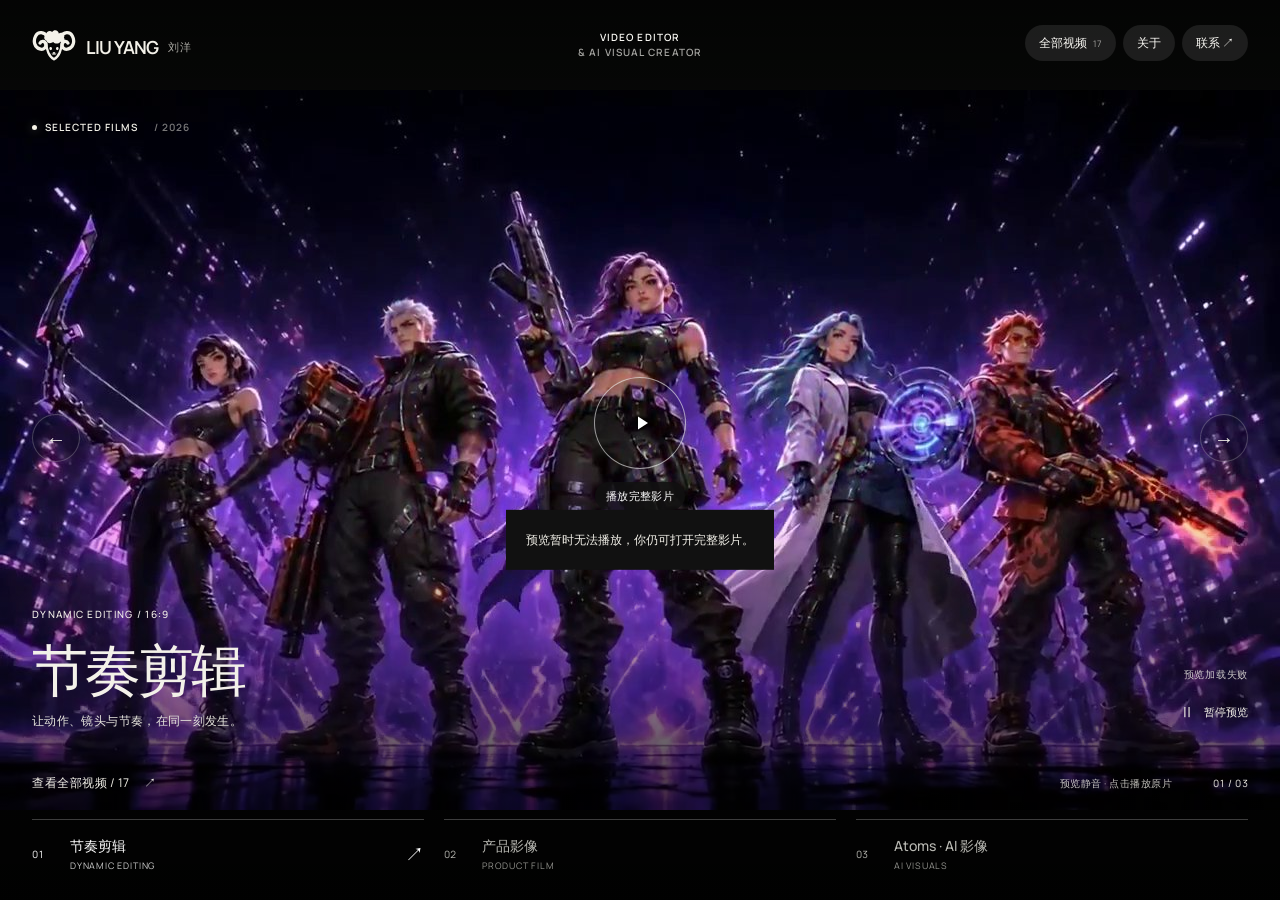
==== index.html @ f95d83c1 "Publish public video portfolio" ====
<!doctype html>
<html lang="zh-CN"><head><meta charset="utf-8"><meta name="viewport" content="width=device-width,initial-scale=1"><meta name="theme-color" content="#080908"><title>刘洋 — 影像作品</title><meta name="description" content="刘洋的视频剪辑与 AI 影像作品集，收录产品广告、AI 漫剧与商业视觉作品。"><link rel="icon" href="brand/aries-favicon.svg?v=horn-2" type="image/svg+xml"><link rel="stylesheet" href="style.css"><link rel="stylesheet" href="about.css"><link rel="stylesheet" href="brand.css"></head>
<body>
<header class="masthead"><a class="identity brand-lockup" href="index.html" aria-label="刘洋，首页"><img class="brand-symbol" src="brand/aries-mark.svg?v=horn-2" alt="" width="44" height="38"><span class="brand-name">LIU YANG<small>刘洋</small></span></a><p class="profession">VIDEO EDITOR<br><span>& AI VISUAL CREATOR</span></p><nav aria-label="主导航"><a class="all-work-link" href="works.html">全部视频 <small>17</small></a><button data-open="about">关于</button><button data-open="contact">联系 <span aria-hidden="true">↗</span></button></nav></header>
<main class="cinema" id="cinema" aria-label="精选影像预览">
<div class="film-stage" id="film-stage"><video class="film is-front" id="film-a" muted playsinline preload="metadata" aria-hidden="true"></video><video class="film" id="film-b" muted playsinline preload="none" aria-hidden="true"></video></div>
<div class="shade" aria-hidden="true"></div><div class="portrait-type" aria-hidden="true"><span>IMAGES</span><i>in motion.</i></div>
<div class="screen-label"><span class="status-dot"></span> SELECTED FILMS <span>/ 2026</span></div>
<button class="play-film" id="play-film" aria-label="播放完整作品"><svg viewBox="0 0 24 24" aria-hidden="true"><path d="M9 5.5 19 12 9 18.5Z"/></svg><span>播放完整影片</span></button>
<button class="side-step previous" id="previous" aria-label="上一部作品">←</button><button class="side-step next" id="next" aria-label="下一部作品">→</button>
<div class="caption"><div><p id="film-category" class="eyebrow">DYNAMIC EDITING / 16:9</p><h1 id="film-title">节奏剪辑</h1><p id="film-description">让动作、镜头与节奏，在同一刻发生。</p></div><div class="caption-right"><span id="duration-label">精选片段</span><button id="frame-toggle" aria-pressed="true" aria-label="切换为原始画幅" hidden>画幅：铺满 <span aria-hidden="true">↔</span></button><button id="pause-preview" aria-pressed="false" aria-label="暂停动态预览"><span id="pause-icon" aria-hidden="true">Ⅱ</span><span id="pause-label">暂停预览</span></button></div></div>
<footer class="film-index"><div class="index-top"><a class="all-video-link" href="works.html">查看全部视频 / 17 <span aria-hidden="true">↗</span></a><span class="sound-note">预览静音 · 点击播放原片</span><span class="index-count" id="index-count">01 / 03</span></div><div class="project-tabs" role="group" aria-label="选择预览作品"><button data-project="0" aria-pressed="true"><span class="tab-rule"><i></i></span><small>01</small><strong>节奏剪辑</strong><em>DYNAMIC EDITING</em><span class="tab-arrow" aria-hidden="true">↗</span></button><button data-project="1" aria-pressed="false"><span class="tab-rule"><i></i></span><small>02</small><strong>产品影像</strong><em>PRODUCT FILM</em><span class="tab-arrow" aria-hidden="true">↗</span></button><button data-project="2" aria-pressed="false"><span class="tab-rule"><i></i></span><small>03</small><strong>Atoms · AI 影像</strong><em>AI VISUALS</em><span class="tab-arrow" aria-hidden="true">↗</span></button></div></footer>
<p class="sr-only" id="announcement" aria-live="polite"></p><div class="media-error" id="media-error" hidden>预览暂时无法播放，你仍可打开完整影片。</div>
</main>
<dialog class="panel works-panel" id="works-dialog" aria-labelledby="works-heading"><div class="panel-top"><span>LIU YANG / SELECTED FILMS</span><button class="close-panel" aria-label="关闭作品目录">关闭 ×</button></div><div class="works-head"><div><p class="eyebrow">A FEW SELECTED FRAMES</p><h2 id="works-heading">作品目录<span>03</span></h2></div><div class="view-toggle" role="group" aria-label="目录显示方式"><button data-view="list" aria-pressed="true">列表</button><button data-view="grid" aria-pressed="false">网格</button></div></div><div class="work-list" id="work-list"></div><p class="prototype-note">精选影像 · 点击顶部“全部视频”查看完整作品集。</p></dialog>
<dialog class="panel about-panel" id="about-dialog" aria-labelledby="about-heading">
<header class="about-top"><a href="index.html" class="about-brand brand-lockup" aria-label="刘洋，首页"><img class="brand-symbol" src="brand/aries-mark.svg?v=horn-2" alt="" width="44" height="38"><span class="brand-name">LIU YANG<small>刘洋</small></span></a><nav aria-label="个人介绍章节"><button data-about-section="about-intro">简介</button><button data-about-section="about-skills">能力</button><button data-about-section="about-strengths">优势</button><button data-about-section="about-experience">经历</button></nav><button class="close-panel" aria-label="关闭个人介绍" autofocus>返回首页 <span aria-hidden="true">×</span></button></header>
<div class="about-content">
<section class="profile-intro" id="about-intro"><div class="profile-lead"><p class="profile-kicker">VIDEO EDITOR / AI VISUAL CREATOR</p><h2 id="about-heading">刘洋<span>LIU YANG</span></h2><h3>视频剪辑师，<br>也做 AI 影像创作。</h3><p class="profile-description">我目前在厦门深度赋智科技有限公司担任视频剪辑师，工作于深圳，主要参与 Atoms 面向海外用户的英文产品广告制作。</p><p class="profile-description">我的工作从理解产品、梳理脚本开始，延伸到 AI 素材生成、产品录屏、剪辑、字幕与配乐。我也有 AI 漫剧和商业视觉制作经历，把人物情境、产品操作与生成画面组织成完整的视频。</p><a class="profile-work-link" href="works.html">看我的作品 <span aria-hidden="true">↗</span></a></div><figure class="profile-photo"><img src="profile.jpg" alt="刘洋的彩色证件照" width="480" height="640"><figcaption><span>刘洋 / 深圳</span><span>视频剪辑 · AI 创作</span></figcaption></figure><div class="profile-focus"><span>目前的创作方向</span><p>产品广告 <i>/</i> AI 漫剧 <i>/</i> 商业视觉</p></div></section>
<section class="about-section" id="about-skills"><div class="about-section-heading"><p>CAPABILITIES</p><h3>我能参与的工作</h3></div><div class="capability-list">
<article class="capability-row"><div class="capability-name"><span>01</span><h4>脚本与<br>产品表达</h4></div><div class="capability-copy"><p>围绕产品的使用场景整理内容，将卖点拆成可展示的操作与结果。用人物讲解、产品录屏和视觉片段，让广告内容和产品功能连在一起。</p><div class="capability-bottom"><span>卖点梳理 · 脚本 · 产品录屏</span><a href="works.html?filter=atoms">看 Atoms 广告 ↗</a></div></div></article>
<article class="capability-row"><div class="capability-name"><span>02</span><h4>AI 影像与<br>漫剧制作</h4></div><div class="capability-copy"><p>准备角色、场景和道具资产，完成提示词、分镜、图片生成与图生视频，再将素材串联成连续叙事。也使用 HeyGen 参与数字人视频制作。</p><div class="capability-bottom"><span>即梦 · LiblibAI · HeyGen</span><a href="works.html?filter=drama">看 AI 漫剧 ↗</a></div></div></article>
<article class="capability-row"><div class="capability-name"><span>03</span><h4>剪辑与<br>后期交付</h4></div><div class="capability-copy"><p>在剪映中完成镜头编排、节奏调整、字幕、配乐与音效处理，结合项目反馈修订内容，整理并输出成片。</p><div class="capability-bottom"><span>剪映 · 字幕 · 声音 · 成片整理</span><a href="works.html?filter=edit">看动态剪辑 ↗</a></div></div></article>
<article class="capability-row"><div class="capability-name"><span>04</span><h4>商业视觉与<br>图片处理</h4></div><div class="capability-copy"><p>制作产品卖点图、电商海报、空间场景与 IP 形象，使用 Photoshop 进行画面处理。静态视觉实践也帮助我考虑视频里的构图、产品展示与字幕版式。</p><div class="capability-bottom"><span>Photoshop · 产品视觉 · 画面处理</span><a href="works.html?scope=visual">看视觉作品 ↗</a></div></div></article>
</div><div class="profile-tools"><p>实际使用的工具</p><div><span>剪映</span><span>Photoshop</span><span>即梦</span><span>LiblibAI</span><span>HeyGen</span><span>ChatGPT</span><span>Codex</span></div><p class="tools-note">ChatGPT 和 Codex 主要辅助产品资料与脚本梳理、工具应用和工作流程整理。</p></div><div class="workflow-capabilities" id="about-workflows"><div class="workflow-heading"><p>AI WORKFLOW PRACTICE</p><h4>AI 工具与流程实践</h4></div><div class="workflow-grid"><article class="workflow-card"><span>WORKBENCH</span><h5>工作台搭建</h5><p>我会围绕视频制作和审核需求，借助 Codex 搭建本地工作台，把脚本创作、视频审核、定向改稿和任务记录组织到同一个界面，方便按任务查看内容与处理结果。</p><p class="workflow-example"><b>实际项目</b>片场 · AI 广告视频工作台<br>本地个人试用版</p></article><article class="workflow-card"><span>CUSTOM SKILLS</span><h5>自定义 Skill 制作</h5><p>我会把常用的制作方法整理成可复用的 Skill，写清输入资料、执行步骤、输出格式和检查要求。借助 Codex 调整脚本拆解、真实产品录屏、分镜提示词与审核交付规则，让同类任务有一致的执行依据。</p><p class="workflow-example"><b>实践方向</b>UGC 广告脚本与分镜 · 真实素材核对 · 交付检查</p></article></div></div></section>
<section class="about-section" id="about-strengths"><div class="about-section-heading"><p>HOW I WORK</p><h3>我能带来的价值</h3></div><div class="strength-list">
<article><span>从前期想到后期</span><h4>能衔接多个<br>制作环节。</h4><p>在 Atoms 广告和 AI 漫剧项目中，我参与脚本、素材、产品演示与后期成片，能结合最终呈现安排制作步骤。</p></article>
<article><span>从功能想到场景</span><h4>把产品操作，<br>做成视频内容。</h4><p>我会把功能放进具体使用场景，通过人物情境、录屏与结果画面，让观众知道产品在做什么、可以怎么用。</p></article>
<article><span>从使用想到复用</span><h4>整理方法，<br>也分享方法。</h4><p>我会借助 ChatGPT 和 Codex 梳理创作与审核流程，把工具使用方法整理成可复用的 skill，并进行分享和演示。</p></article>
</div></section>
<section class="about-section" id="about-evidence"><div class="about-section-heading"><p>SELECTED WORK</p><h3>能力，落在具体作品里</h3></div><div class="profile-cases">
<a class="profile-case" href="works.html?filter=atoms"><div class="profile-case-media"><img src="media/atoms-poster.jpg" alt="Atoms AI 影像生成演示的作品画面" loading="lazy"><span aria-hidden="true">↗</span></div><p>产品广告</p><h4>Atoms 广告制作</h4><span>糖果店节日宣传、客户反馈工作流、AI 影像生成演示三条广告，负责脚本、AI 素材生成、产品录屏、剪辑、字幕及配乐。</span></a>
<a class="profile-case" href="works.html?filter=drama"><div class="profile-case-media"><img src="./works/drama-collection-1.jpg" alt="AI 漫剧项目的作品画面" loading="lazy"><span aria-hidden="true">↗</span></div><p>AI 漫剧</p><h4>从资产到连续画面</h4><span>制作角色、场景与道具素材，衔接提示词、分镜、图像与视频生成，以及剪辑、字幕和音效。</span></a>
<a class="profile-case" href="works.html?scope=visual"><div class="profile-case-media"><img src="./works/01-麦克风结构图.webp" alt="商业视觉与产品图作品" loading="lazy"><span aria-hidden="true">↗</span></div><p>商业视觉</p><h4>产品、场景与版式</h4><span>作品集还保留产品卖点图、电商海报、空间场景与 IP 形象等视觉实践。</span></a>
</div></section>
<section class="about-section" id="about-experience"><div class="about-section-heading"><p>EXPERIENCE & EDUCATION</p><h3>经历与学习</h3></div><div class="experience-list">
<article><p>2026.09 至今</p><div><h4>厦门深度赋智科技有限公司</h4><span>视频剪辑师 / 深圳</span><p>参与 Atoms 面向海外用户的英文产品广告制作，结合 AI 人物、产品录屏和剪辑完成内容表达。</p></div></article>
<article><p>项目实践</p><div><h4>AI 漫剧制作</h4><span>资产、生成与后期</span><p>参与《爸爸的遗产是臭马桶》制作，项目共 50 集，负责其中 5 集。另有《成名后亲爹要我归宗，可我只认乞丐爹》第 38–40 集，以及《孤屋求生：从茅草屋到移动堡垒》第 38 集的制作实践。</p></div></article>
<article><p>2026.06 至 2026.07</p><div><h4>巧匠 AI 漫剧创作营</h4><span>AI 漫剧制作训练</span><p>完成相关制作训练，2026 年 7 月 10 日结业。</p></div></article>
<article><p>2022.09 至 2026.06</p><div><h4>湖南财政经济学院</h4><span>工程管理 / 本科</span></div></article>
</div></section>
<footer class="profile-contact" id="about-contact"><p>CONTACT</p><h3>关于视频、AI 创作，<br>可以直接联系我。</h3><div><a href="mailto:3116730465@qq.com"><small>邮箱</small><span>3116730465@qq.com</span><b aria-hidden="true">↗</b></a><a href="tel:13632591147"><small>电话</small><span>136 3259 1147</span><b aria-hidden="true">↗</b></a></div><a class="profile-all-work" href="works.html">浏览全部作品 ↗</a></footer>
</div></dialog>
<dialog class="panel contact-panel" id="contact-dialog" aria-labelledby="contact-heading"><div class="panel-top"><span>CONTACT / LIU YANG</span><button class="close-panel" aria-label="关闭联系方式">关闭 ×</button></div><div class="contact-body"><p class="eyebrow">LET’S MAKE SOMETHING MOVE.</p><h2 id="contact-heading">从一次交谈，<br><i>开始。</i></h2><div class="contact-links"><a href="mailto:3116730465@qq.com"><small>EMAIL</small><span>3116730465@qq.com</span><b>↗</b></a><a href="tel:13632591147"><small>PHONE</small><span>136 3259 1147</span><b>↗</b></a></div><p>欢迎交流视频剪辑与 AI 影像相关机会。</p></div></dialog>
<dialog class="player-panel" id="player-dialog" aria-labelledby="player-heading"><div class="player-top"><h2 id="player-heading">节奏剪辑</h2><button class="close-player" aria-label="关闭影片">关闭 ×</button></div><video id="full-film" controls playsinline preload="none"></video><p class="player-error" id="full-error" role="status" hidden>影片暂时无法播放，请关闭后重试。</p><p class="player-note">完整原片 · 保留原始画幅</p></dialog>
<script src="app.js"></script><script src="about.js"></script></body></html>
---- style.css ----
@font-face{font-family:Manrope;src:url(fonts/manrope-variable.woff2) format("woff2");font-weight:200 800;font-display:swap}*{box-sizing:border-box}html{background:#080908;color:#f3f1e9;font-family:Manrope,"Microsoft YaHei",sans-serif}body{margin:0}button,a{-webkit-tap-highlight-color:transparent}button{font:inherit;color:inherit;cursor:pointer}button,a{touch-action:manipulation}button{border:0;background:none}a{color:inherit;text-decoration:none}button:focus-visible,a:focus-visible{outline:2px solid #f3f1e9;outline-offset:6px}button:disabled{opacity:.4;cursor:wait}.sr-only{position:absolute;width:1px;height:1px;overflow:hidden;clip:rect(0,0,0,0)}
.masthead{position:absolute;z-index:10;inset:0 0 auto;display:grid;grid-template-columns:1fr 1fr 1fr;align-items:start;padding:25px 32px;color:#faf9f4}.identity{display:flex;gap:13px;align-items:baseline;font-weight:600;letter-spacing:-1px;font-size:25px}.identity span{font-family:"Microsoft YaHei",sans-serif;font-size:13px;letter-spacing:2px;font-weight:400}.profession{margin:5px 0 0;text-align:center;font-size:10px;line-height:1.5;letter-spacing:.11em;font-weight:600}.profession span{opacity:.65}.masthead nav{display:flex;justify-content:flex-end;gap:7px}.masthead nav button{min-height:36px;padding:7px 14px;border-radius:24px;background:#ffffff18;font-size:12px;transition:background .25s,color .25s}.masthead nav button:hover{background:#f3f1e9;color:#111}.masthead nav small{font-size:9px;padding-left:3px;opacity:.6}
.cinema{height:100svh;min-height:680px;position:relative;isolation:isolate;overflow:hidden;background:#080908}.film-stage{position:absolute;inset:0;z-index:-3;display:grid;place-items:center}.film{position:absolute;inset:0;width:100%;height:100%;object-fit:contain;opacity:0;transition:opacity .75s cubic-bezier(.22,.61,.36,1);background:#080908}.film.is-front{opacity:1}.shade{position:absolute;inset:0;z-index:-2;pointer-events:none;background:linear-gradient(180deg,rgba(0,0,0,.55),transparent 20%,transparent 58%,rgba(0,0,0,.72) 88%,rgba(0,0,0,.86))}.screen-label{position:absolute;top:120px;left:32px;display:flex;align-items:center;gap:8px;letter-spacing:.1em;font-size:10px;font-weight:600}.screen-label>span:last-child{opacity:.5;margin-left:8px}.status-dot{width:5px;height:5px;border-radius:50%;background:#f7f4e8;box-shadow:0 0 10px #fff5}.play-film{position:absolute;left:50%;top:47%;transform:translate(-50%,-50%);width:92px;height:92px;border:1px solid #ffffff90;border-radius:100%;display:flex;align-items:center;justify-content:center;background:#0002;transition:background .25s,transform .35s;box-shadow:0 0 0 12px #00000004}.play-film svg{width:24px;height:24px;fill:#fff;transform:translateX(1px)}.play-film span{position:absolute;white-space:nowrap;top:calc(100% + 14px);font-size:10px;letter-spacing:.08em}.play-film:hover{background:#f5f2e6;transform:translate(-50%,-50%) scale(1.06)}.play-film:hover svg{fill:#111}.side-step{position:absolute;top:46%;width:48px;height:48px;border-radius:50%;border:1px solid #ffffff38;font-size:20px;background:#0002;transition:background .25s}.side-step:hover{background:#ffffff25}.previous{left:32px}.next{right:32px}.caption{position:absolute;bottom:170px;left:32px;right:32px;display:flex;justify-content:space-between;align-items:flex-end}.eyebrow{font-size:10px;letter-spacing:.13em;line-height:1.6;font-weight:500;margin:0 0 15px}.caption h1{font-weight:500;font-size:clamp(32px,4.4vw,66px);letter-spacing:-.055em;margin:0 0 12px;line-height:1.12}.caption #film-description{font-size:12px;margin:0;color:#f0eee4b3;letter-spacing:.03em}.caption-right{display:grid;text-align:right;gap:12px;font-size:10px}.caption-right>span{opacity:.5;letter-spacing:.07em}.caption-right button{display:flex;align-items:center;gap:10px;font-size:11px;justify-content:flex-end;min-height:36px;padding:0}.caption-right button:hover{color:#fff}.caption-right #pause-icon{font-size:14px}.caption.is-changing h1,.caption.is-changing .eyebrow,.caption.is-changing #film-description{animation:caption-in .75s cubic-bezier(.16,1,.3,1) both}.caption.is-changing #film-description{animation-delay:.08s}@keyframes caption-in{from{opacity:0;transform:translateY(18px)}to{opacity:1;transform:none}}
.film-index{position:absolute;left:32px;right:32px;bottom:24px}.index-top{display:flex;align-items:center;gap:24px;font-size:10px;letter-spacing:.05em;margin-bottom:21px}.index-top p{margin:0}.sound-note{opacity:.5;margin-left:auto}.index-count{font-variant-numeric:tabular-nums;min-width:52px;text-align:right}.project-tabs{display:grid;grid-template-columns:repeat(3,1fr);gap:20px}.project-tabs button{position:relative;text-align:left;padding:17px 0 4px;display:grid;grid-template-columns:26px 1fr 20px;align-items:center;gap:3px 12px;color:#ffffff66;transition:color .25s}.project-tabs button:hover,.project-tabs button[aria-pressed=true]{color:#fff}.tab-rule{position:absolute;top:0;left:0;right:0;height:1px;background:#ffffff3b;overflow:hidden}.tab-rule i{display:block;width:100%;height:100%;background:#fff;transform:scaleX(0);transform-origin:left}.project-tabs small{font-size:10px;grid-row:span 2;font-weight:400;font-variant-numeric:tabular-nums}.project-tabs strong{font-size:13px;font-weight:500}.project-tabs em{font-size:9px;letter-spacing:.09em;font-style:normal;grid-column:2;opacity:.5}.tab-arrow{grid-column:3;grid-row:1/3;justify-self:end;font-size:19px;opacity:0;transform:translate(-4px,4px);transition:.3s}.project-tabs button[aria-pressed=true] .tab-arrow,.project-tabs button:hover .tab-arrow{opacity:1;transform:none}.portrait-type{position:absolute;left:5%;top:29%;display:grid;gap:0;font-family:Georgia,"Times New Roman",serif;line-height:.9;letter-spacing:-.07em;font-size:clamp(38px,6.1vw,108px);z-index:-1;opacity:0;transform:translateX(-15px);transition:.75s;pointer-events:none}.portrait-type i{font-size:.82em;font-weight:400;margin-left:.4em;margin-top:10px}.cinema.is-portrait .portrait-type{opacity:1;transform:none}.cinema.is-portrait .film-stage{left:36%;right:12%;top:95px;bottom:155px}.cinema.is-portrait .film{background:transparent}.cinema.is-portrait .play-film{left:62%;top:45%;width:72px;height:72px}.cinema.is-portrait .caption{right:32px}.cinema.is-portrait .caption h1{font-size:clamp(30px,3.3vw,50px)}.media-error{position:absolute;top:50%;left:50%;transform:translate(-50%,-50%);padding:20px;background:#111;font-size:13px;z-index:8}
.panel,.player-panel{border:0;max-width:none;max-height:none;position:fixed;inset:0;margin:0;width:100%;height:100%;padding:0;background:#f3f2ed;color:#191a18}.panel::backdrop,.player-panel::backdrop{background:#080908}.panel[open]{animation:panel-in .55s cubic-bezier(.16,1,.3,1)}@keyframes panel-in{from{opacity:0;transform:translateY(5%)}to{opacity:1;transform:none}}.panel button:focus-visible,.panel a:focus-visible{outline-color:#111}.panel-top{display:flex;align-items:center;justify-content:space-between;margin:0 32px;height:86px;border-bottom:1px solid #191a1830;font-size:11px;letter-spacing:.05em}.close-panel,.close-player{border:1px solid #191a1840;border-radius:30px;padding:10px 17px;min-height:44px;font-size:12px}.close-panel:hover{background:#191a18;color:#fff}.works-head{margin:9vh 6vw 60px;display:flex;justify-content:space-between;align-items:flex-end}.works-head h2{font-size:clamp(36px,5vw,72px);font-weight:500;letter-spacing:-.06em;margin:0;line-height:1}.works-head h2 span{font-size:12px;vertical-align:top;margin-left:15px;letter-spacing:0}.view-toggle{display:flex;border:1px solid #191a1830;border-radius:30px;padding:3px;gap:3px}.view-toggle button{padding:9px 18px;min-height:38px;border-radius:25px;font-size:12px}.view-toggle button[aria-pressed=true]{background:#191a18;color:#f3f2ed}.work-list{margin:0 6vw;display:grid}.work-row{border-top:1px solid #191a1830;padding:18px 0;display:grid;grid-template-columns:40px 1fr 180px 80px;gap:20px;align-items:center;text-align:left;transition:.3s}.work-row:last-child{border-bottom:1px solid #191a1830}.work-row:hover{padding-left:16px;background:#e9e8e2}.work-row .work-no{font-size:11px;align-self:start;padding-top:4px}.work-row h3{font-size:clamp(22px,3.3vw,45px);font-weight:500;letter-spacing:-.05em;margin:0 0 5px}.work-row p{font-size:10px;letter-spacing:.08em;opacity:.5;margin:0}.work-row img{width:180px;height:100px;object-fit:contain;background:#151515;transition:transform .4s}.work-row:hover img{transform:scale(1.04)}.work-row>span:last-child{justify-self:end;font-size:20px}.work-list.is-grid{grid-template-columns:repeat(3,1fr);gap:24px}.work-list.is-grid .work-row{padding:0 0 24px;display:flex;flex-wrap:wrap;align-content:start;gap:14px;border-top:0;border-bottom:1px solid #191a1830}.work-list.is-grid img{width:100%;height:26vh;object-fit:contain;order:-1}.work-list.is-grid .work-row>div{flex:1}.work-list.is-grid .work-row h3{font-size:22px}.work-list.is-grid .work-row>span:last-child{margin-left:auto}.prototype-note{margin:35px 6vw 50px;font-size:11px;color:#666}.about-layout{display:grid;grid-template-columns:1fr 30%;gap:12%;margin:8vh 10vw;align-items:start}.about-layout h2{font-size:64px;font-weight:500;letter-spacing:-.05em;margin:15px 0 35px}.about-layout h2 span{display:block;letter-spacing:0;font-family:Georgia,serif;font-size:27px;font-weight:400;margin-top:8px}.about-text{font-size:27px;line-height:1.5;font-weight:400}.body-copy{font-size:13px;line-height:1.9;max-width:430px;color:#686962}.about-layout figure{margin:0}.about-layout img{display:block;width:100%;height:auto;max-height:58vh;object-fit:contain;object-position:top;filter:none!important}.about-layout figcaption{margin-top:15px;font-size:11px;color:#666}.contact-body{margin:9vh 10vw}.contact-body h2{font-size:clamp(45px,7vw,100px);font-weight:500;line-height:1.12;letter-spacing:-.05em;margin:30px 0 60px}.contact-body h2 i{font-style:normal;margin-left:1em}.contact-links{max-width:650px}.contact-links a{display:grid;grid-template-columns:65px 1fr 20px;align-items:center;gap:20px;border-bottom:1px solid #191a1830;padding:20px 0}.contact-links small{font-size:9px;letter-spacing:.08em;opacity:.5}.contact-links span{font-size:23px;letter-spacing:-.03em}.contact-links b{font-size:25px;font-weight:400}.contact-body>p:last-child{font-size:12px;margin-top:30px;color:#777}.player-panel{background:#080908;color:#f5f4ed;overflow:hidden}.player-panel[open]{display:flex;flex-direction:column}.player-top{height:78px;min-height:78px;display:flex;align-items:center;justify-content:space-between;margin:0 30px}.player-top h2{font-size:15px;font-weight:500}.close-player{border-color:#ffffff50}.player-panel video{width:100%;height:calc(100% - 120px);min-height:0;object-fit:contain}.player-note{text-align:center;font-size:10px;opacity:.5;margin:15px 0}.close-player:hover{background:#fff;color:#111}
@media(min-width:1700px){.cinema.is-portrait .film-stage{left:34%;right:15%}}@media(max-width:900px){.masthead{padding:24px}.profession{display:none}.masthead{grid-template-columns:1fr 1fr}.cinema{min-height:650px}.screen-label{top:104px;left:24px}.caption{left:24px;right:24px;bottom:164px}.film-index{left:24px;right:24px}.previous{left:24px}.next{right:24px}.portrait-type{font-size:7vw;left:4%}.cinema.is-portrait .film-stage{left:30%;right:8%}.cinema.is-portrait .play-film{left:61%}.project-tabs{gap:14px}.project-tabs strong{font-size:12px}.project-tabs em{font-size:8px}.about-layout{margin:8vh 7vw;gap:8%}.work-row{grid-template-columns:28px 1fr 130px 30px}.work-row img{width:130px;height:85px}.work-list.is-grid .work-row h3{font-size:18px}}
@media(max-width:600px){.cinema{height:100svh;min-height:670px}.masthead{display:flex;flex-wrap:wrap;justify-content:space-between;align-items:center;padding:20px 20px 0;gap:15px}.identity{font-size:21px;gap:9px}.identity span{font-size:12px;letter-spacing:1px}.masthead nav{gap:3px}.masthead nav button{padding:8px 10px;min-height:38px;font-size:11px}.masthead nav small{display:none}.screen-label{top:85px;left:20px;font-size:8px}.screen-label>span:last-child{margin-left:2px}.film-stage{top:100px;bottom:230px}.shade{background:linear-gradient(180deg,#08090833,transparent 20%,transparent 53%,#080908 81%)}.caption{left:20px;right:20px;bottom:160px;align-items:end}.caption h1,.cinema.is-portrait .caption h1{font-size:31px;letter-spacing:-.05em;margin-bottom:9px}.caption #film-description{font-size:10px;line-height:1.7;max-width:235px}.caption .eyebrow{font-size:8px;margin-bottom:9px}.caption-right{gap:5px}.caption-right>span{display:none}.caption-right button{font-size:9px;gap:6px;min-width:40px;justify-content:center}.caption-right #pause-label{display:none}.caption-right #pause-icon{border:1px solid #ffffff50;width:36px;height:36px;display:grid;place-items:center;border-radius:50%;font-size:12px}.play-film{width:62px;height:62px;top:39%}.play-film span{font-size:8px;top:calc(100% + 10px)}.play-film svg{width:20px;height:20px}.side-step{top:36%;width:36px;height:36px;font-size:15px;background:#0004}.previous{left:16px}.next{right:16px}.film-index{left:20px;right:20px;bottom:25px}.index-top{font-size:8px;gap:8px;margin-bottom:17px;letter-spacing:0}.sound-note{display:none}.index-count{margin-left:auto}.project-tabs{gap:13px}.project-tabs button{grid-template-columns:1fr;gap:6px;padding:13px 0 6px}.project-tabs small{grid-row:auto;font-size:9px}.project-tabs strong{font-size:11px;white-space:nowrap}.project-tabs em{display:none}.tab-arrow{display:none}.portrait-type{display:none}.cinema.is-portrait .film-stage{left:0;right:0;top:103px;bottom:225px}.cinema.is-portrait .play-film{left:50%;top:39%;width:62px;height:62px}.cinema.is-portrait .caption{right:20px}.panel-top{margin:0 20px;height:76px;font-size:9px}.close-panel{font-size:11px;min-height:40px;padding:8px 14px}.works-head{margin:7vh 20px 34px;gap:18px}.works-head h2{font-size:39px}.works-head .eyebrow{font-size:8px}.works-head h2 span{font-size:10px;margin-left:7px}.view-toggle button{font-size:10px;padding:6px 10px;min-height:32px}.work-list{margin:0 20px}.work-row{grid-template-columns:22px 1fr 84px;gap:9px;padding:18px 0}.work-row h3{font-size:22px}.work-row p{font-size:8px}.work-row img{width:84px;height:70px}.work-row>span:last-child{display:none}.work-row .work-no{font-size:9px}.work-list.is-grid{grid-template-columns:1fr;gap:26px}.work-list.is-grid img{height:27vh}.work-list.is-grid .work-row{gap:12px}.work-list.is-grid .work-row h3{font-size:25px}.prototype-note{margin:30px 20px;font-size:10px;line-height:1.7}.about-layout{margin:40px 25px;grid-template-columns:1fr;gap:30px}.about-layout h2{font-size:48px;margin-bottom:28px}.about-layout h2 span{font-size:22px}.about-layout .about-text{font-size:23px}.body-copy{font-size:12px}.about-layout figure{width:60%;margin-bottom:40px}.contact-body{margin:7vh 25px}.contact-body .eyebrow{font-size:9px}.contact-body h2{font-size:49px;margin-bottom:55px}.contact-links a{grid-template-columns:45px 1fr 20px;gap:10px}.contact-links span{font-size:18px}.contact-links small{font-size:8px}.contact-body>p:last-child{font-size:11px;line-height:1.7}.player-top{height:65px;min-height:65px;margin:0 18px}.player-top h2{font-size:13px}.player-panel video{height:calc(100% - 110px)}}
@media(max-height:700px) and (min-width:601px){.cinema{min-height:580px}.screen-label{top:90px}.caption{bottom:145px}.caption h1{font-size:38px}.film-index{bottom:20px}.index-top{margin-bottom:15px}.cinema.is-portrait .film-stage{top:80px;bottom:140px}}
@media(prefers-reduced-motion:reduce){*,*::before,*::after{animation:none!important;transition:none!important;scroll-behavior:auto!important}}

/* Review: legible supporting controls on both bright film frames and black canvas. */
.project-tabs button{color:#b9b9b3}.project-tabs em{opacity:.8}.project-tabs strong{font-size:14px}.play-film span{background:#111d;border-radius:18px;padding:6px 11px;color:#fff;letter-spacing:.04em;font-size:11px}.caption #film-description{color:#e6e5dd}.sound-note{opacity:.8}.caption-right>span{opacity:.8}
@media(max-width:600px){.project-tabs strong{font-size:12px}.masthead nav button{min-height:44px}.side-step{width:44px;height:44px;top:36%}.previous{left:10px}.next{right:10px}.caption-right #pause-icon{width:44px;height:44px}.play-film span{font-size:9px;padding:6px 10px}.caption #film-description{max-width:250px}}

.media-error{top:60%;max-width:300px;font-size:12px;line-height:1.7;text-align:center}.player-error{position:absolute;top:50%;left:50%;transform:translate(-50%,-50%);background:#111e;padding:20px;font-size:13px;text-align:center}

/* Requested fullscreen Atoms study: full-stage video, reversible frame mode. */
.cinema.is-portrait .film-stage{inset:0}
.cinema.is-portrait .portrait-type{display:none}
.cinema.is-portrait .film{object-fit:contain}
.cinema.is-portrait.fill-frame .film{object-fit:cover}
.cinema.is-portrait .play-film{left:50%;top:47%;width:92px;height:92px}
.cinema.is-portrait .caption h1{font-size:clamp(32px,4.4vw,66px)}
.caption-right #frame-toggle{border:1px solid #ffffff50;border-radius:30px;padding:8px 13px;min-height:38px;font-size:11px;background:#1119;display:flex;gap:14px;justify-content:center}
.caption-right #frame-toggle[hidden]{display:none}.caption-right #frame-toggle:hover{background:#f3f1e9;color:#111}
@media(max-width:600px){.cinema.is-portrait .film-stage{inset:0}.cinema.is-portrait .play-film{top:43%;left:50%;width:68px;height:68px}.cinema.is-portrait .caption h1{font-size:31px}.cinema.is-portrait .caption{bottom:164px}.caption-right #frame-toggle{font-size:10px;padding:8px 10px;min-height:44px;gap:8px}.cinema.is-portrait .caption-right{gap:8px;align-items:end}.cinema.is-portrait .caption-right button{min-width:44px}.cinema.is-portrait .caption>div:first-child{max-width:calc(100% - 95px)}.cinema.is-portrait .caption #film-description{font-size:10px}.cinema.is-portrait .shade{background:linear-gradient(180deg,#0009,transparent 23%,transparent 48%,#0009 75%,#000e)}}

@media(max-width:600px){.cinema.is-portrait .caption h1{font-size:27px}}

.cinema.is-portrait .side-step{top:calc(47% - 24px)}@media(max-width:600px){.cinema.is-portrait .side-step{top:calc(43% - 22px)}}

.masthead nav .all-work-link{display:flex;align-items:center;gap:3px;min-height:36px;padding:7px 14px;border-radius:24px;background:#ffffff18;font-size:12px;transition:background .25s,color .25s}.masthead nav .all-work-link:hover{background:#f3f1e9;color:#111}.all-work-link small{font-size:9px;opacity:.65}.index-top .all-video-link{font-size:12px;display:flex;align-items:center;gap:14px;min-height:30px}.all-video-link:hover{text-decoration:underline;text-underline-offset:5px}@media(max-width:600px){.masthead nav .all-work-link{font-size:11px;padding:8px 10px;min-height:44px}.all-work-link small{display:none}.index-top .all-video-link{font-size:10px}}
---- about.css ----
/* All profile styling is scoped to the requested About panel. The hero is unchanged. */
#about-dialog{background:#080908;color:#f3f1e9;overflow-y:auto;overscroll-behavior:contain;scrollbar-color:#55564e #080908;scrollbar-width:thin;scroll-behavior:smooth}#about-dialog[open]{animation:profile-panel-in .5s cubic-bezier(.16,1,.3,1)}#about-dialog button:focus-visible,#about-dialog a:focus-visible{outline:2px solid #f3f1e9;outline-offset:5px}#about-dialog .about-top{height:84px;position:sticky;top:0;z-index:15;background:#080908f8;backdrop-filter:blur(14px);display:flex;align-items:center;justify-content:space-between;gap:25px;padding:0 32px;border-bottom:1px solid #ffffff24}#about-dialog .about-brand{font-size:21px;letter-spacing:-.045em;font-weight:600;display:flex;align-items:baseline;gap:15px;white-space:nowrap}#about-dialog .about-brand span{font-size:11px;font-weight:400;letter-spacing:.05em;color:#aaa9a2}#about-dialog .about-top nav{display:flex;gap:23px}#about-dialog .about-top nav button{font-size:12px;color:#aaa9a2;min-height:44px;padding:8px 0;position:relative}#about-dialog .about-top nav button[aria-current=true]{color:#fff}#about-dialog .about-top nav button::after{content:"";position:absolute;bottom:5px;left:0;right:0;height:1px;background:#f3f1e9;transform:scaleX(0);transform-origin:left;transition:transform .3s}#about-dialog .about-top nav button[aria-current=true]::after,#about-dialog .about-top nav button:hover::after{transform:scaleX(1)}#about-dialog .close-panel{border:1px solid #ffffff40;color:#f3f1e9;display:flex;align-items:center;gap:25px;font-size:11px;min-height:44px;padding:8px 16px;border-radius:30px;white-space:nowrap}#about-dialog .close-panel span{font-size:20px;line-height:1}#about-dialog .close-panel:hover{background:#f3f1e9;color:#080908}#about-dialog .about-content{max-width:1500px;padding:0 6vw;margin:auto}#about-dialog section,#about-dialog footer{scroll-margin-top:115px}#about-dialog .profile-intro{display:grid;grid-template-columns:minmax(0,1fr) 29%;column-gap:13%;padding:60px 0 50px}#about-dialog .profile-kicker{font-size:10px;letter-spacing:.14em;color:#aaa9a2;margin:0 0 22px}#about-dialog .profile-lead h2{font-size:110px;font-weight:500;line-height:1;letter-spacing:-.06em;margin:0 0 35px;display:flex;align-items:baseline;gap:25px}#about-dialog .profile-lead h2 span{font:500 24px/1 Manrope,sans-serif;letter-spacing:-.03em}#about-dialog .profile-lead h3{font-size:38px;font-weight:500;line-height:1.45;letter-spacing:-.035em;margin:0 0 25px}#about-dialog .profile-description{font-size:14px;line-height:1.95;color:#bdbcb4;max-width:680px;margin:0 0 17px}#about-dialog .profile-work-link{display:inline-flex;align-items:center;gap:55px;min-height:48px;margin-top:12px;border-bottom:1px solid #ffffff50;font-size:13px;padding:0 0 3px}#about-dialog .profile-work-link>span{font-size:22px;transition:transform .3s}#about-dialog .profile-work-link:hover>span{transform:translate(3px,-3px)}#about-dialog .profile-photo{margin:0;padding-top:45px;align-self:start}#about-dialog .profile-photo img{width:100%;height:auto;max-height:440px;object-fit:contain;display:block;filter:none!important;mix-blend-mode:normal;opacity:1}#about-dialog .profile-photo figcaption{display:flex;justify-content:space-between;gap:15px;margin-top:16px;font-size:10px;color:#aaa9a2;line-height:1.7}#about-dialog .profile-focus{grid-column:1/-1;display:flex;align-items:center;justify-content:space-between;border-top:1px solid #ffffff24;margin-top:55px;padding-top:25px;gap:20px}#about-dialog .profile-focus>span{font-size:11px;color:#aaa9a2}#about-dialog .profile-focus p{font-size:19px;letter-spacing:-.02em;margin:0}#about-dialog .profile-focus i{font-size:12px;color:#77786f;font-style:normal;margin:0 22px}
#about-dialog .about-section{padding:65px 0;border-top:1px solid #ffffff24}#about-dialog .about-section-heading{display:flex;flex-direction:column;gap:14px;margin-bottom:42px}#about-dialog .about-section-heading>p{font-size:10px;letter-spacing:.1em;color:#aaa9a2;margin:0}#about-dialog .about-section-heading h3{font-size:45px;font-weight:500;line-height:1.3;letter-spacing:-.04em;margin:0}#about-dialog .capability-row{display:grid;grid-template-columns:35% minmax(0,1fr);gap:25px;padding:32px 0;border-top:1px solid #ffffff24}#about-dialog .capability-name{display:flex;gap:35px;align-items:start}#about-dialog .capability-name>span{font-size:11px;color:#aaa9a2;padding-top:7px;font-variant-numeric:tabular-nums}#about-dialog .capability-name h4{font-size:28px;font-weight:500;letter-spacing:-.035em;line-height:1.4;margin:0;transition:transform .35s cubic-bezier(.16,1,.3,1)}#about-dialog .capability-row:hover .capability-name h4{transform:translateX(7px)}#about-dialog .capability-copy>p{margin:0;font-size:14px;line-height:1.95;color:#d0cfc6;max-width:720px}#about-dialog .capability-bottom{display:flex;align-items:center;justify-content:space-between;gap:25px;margin-top:20px}#about-dialog .capability-bottom>span{font-size:10px;line-height:1.8;color:#aaa9a2}#about-dialog .capability-bottom>a{font-size:11px;min-height:44px;display:flex;align-items:center;white-space:nowrap}#about-dialog .capability-bottom>a:hover{text-decoration:underline;text-underline-offset:5px}#about-dialog .profile-tools{margin-top:25px;padding:26px 30px;background:#ffffff06;border:1px solid #ffffff24}#about-dialog .profile-tools>p:first-child{font-size:11px;color:#aaa9a2;margin:0 0 18px}#about-dialog .profile-tools>div{display:flex;flex-wrap:wrap;gap:8px 25px}#about-dialog .profile-tools>div>span{font-size:20px;line-height:1.6;letter-spacing:-.03em}#about-dialog .profile-tools .tools-note{font-size:11px;color:#aaa9a2;line-height:1.8;margin:20px 0 0}
#about-dialog .strength-list{display:grid;grid-template-columns:repeat(3,minmax(0,1fr));gap:35px}#about-dialog .strength-list article{padding-top:22px;border-top:1px solid #ffffff50}#about-dialog .strength-list article>span{font-size:11px;color:#aaa9a2}#about-dialog .strength-list h4{font-size:31px;font-weight:500;line-height:1.45;letter-spacing:-.04em;margin:30px 0 24px;text-wrap:balance}#about-dialog .strength-list p{font-size:13px;line-height:1.95;color:#bdbcb4;margin:0;max-width:360px}
#about-dialog .profile-cases{display:grid;grid-template-columns:repeat(3,minmax(0,1fr));gap:25px}#about-dialog .profile-case{display:block;min-width:0}#about-dialog .profile-case-media{position:relative;aspect-ratio:4/3;background:#030403;overflow:hidden}#about-dialog .profile-case-media img{display:block;width:100%;height:100%;object-fit:contain;transition:transform .7s cubic-bezier(.16,1,.3,1)}#about-dialog .profile-case-media>span{position:absolute;right:12px;bottom:12px;width:38px;height:38px;border-radius:50%;display:grid;place-items:center;background:#080908b3;border:1px solid #ffffff60;font-size:20px;transition:background .3s,color .3s}#about-dialog .profile-case:hover img{transform:scale(1.025)}#about-dialog .profile-case:hover .profile-case-media>span{background:#f3f1e9;color:#080908}#about-dialog .profile-case>p{font-size:10px;color:#aaa9a2;margin:22px 0 10px}#about-dialog .profile-case h4{font-size:22px;font-weight:500;line-height:1.4;letter-spacing:-.03em;margin:0 0 16px}#about-dialog .profile-case>span{font-size:12px;color:#bdbcb4;line-height:1.95;display:block}
#about-dialog .experience-list>article{display:grid;grid-template-columns:30% minmax(0,1fr);gap:25px;border-top:1px solid #ffffff24;padding:29px 0}#about-dialog .experience-list>article>p{font-size:12px;margin:3px 0;color:#aaa9a2;line-height:1.8}#about-dialog .experience-list h4{font-size:23px;font-weight:500;letter-spacing:-.03em;line-height:1.4;margin:0 0 10px}#about-dialog .experience-list article>div>span{font-size:11px;color:#aaa9a2;line-height:1.7}#about-dialog .experience-list article>div>p{font-size:13px;color:#bdbcb4;line-height:1.9;max-width:730px;margin:18px 0 0}
#about-dialog .profile-contact{border-top:1px solid #ffffff24;padding:65px 0 50px}#about-dialog .profile-contact>p{font-size:10px;letter-spacing:.12em;color:#aaa9a2;margin:0 0 20px}#about-dialog .profile-contact h3{font-size:48px;font-weight:500;line-height:1.45;letter-spacing:-.045em;margin:0 0 42px}#about-dialog .profile-contact>div{max-width:820px}#about-dialog .profile-contact>div>a{display:grid;grid-template-columns:65px 1fr 24px;gap:20px;align-items:center;border-bottom:1px solid #ffffff30;padding:22px 0;min-height:70px}#about-dialog .profile-contact small{font-size:11px;color:#aaa9a2}#about-dialog .profile-contact a>span{font-size:28px;letter-spacing:-.035em}#about-dialog .profile-contact b{font-size:24px;font-weight:400}#about-dialog .profile-contact>div>a:hover{color:#fff;border-color:#ffffff80}#about-dialog .profile-all-work{display:inline-flex;align-items:center;min-height:44px;font-size:12px;margin-top:30px;color:#aaa9a2}#about-dialog .profile-all-work:hover{color:#f3f1e9}#about-dialog .profile-reveal{opacity:0;transform:none;transition:opacity .65s}#about-dialog .profile-reveal .about-section-heading{transform:translateY(18px);transition:transform .8s cubic-bezier(.16,1,.3,1)}#about-dialog .profile-reveal.is-visible .about-section-heading{transform:none}#about-dialog .profile-reveal.is-visible{opacity:1;transform:none}html.profile-is-open{overflow:hidden}@keyframes profile-panel-in{from{opacity:0;transform:translateY(3%)}to{opacity:1;transform:none}}
@media(max-width:1100px){#about-dialog .about-content{padding:0 5vw}#about-dialog .profile-intro{column-gap:7%;grid-template-columns:minmax(0,1fr) 30%;padding-top:45px}#about-dialog .profile-lead h2{font-size:90px;gap:20px}#about-dialog .profile-lead h2 span{font-size:20px}#about-dialog .profile-lead h3{font-size:34px}#about-dialog .profile-photo{padding-top:35px}#about-dialog .profile-photo figcaption{flex-direction:column;gap:4px}#about-dialog .capability-name{gap:23px}#about-dialog .capability-name h4{font-size:25px}#about-dialog .strength-list{gap:25px}#about-dialog .strength-list h4{font-size:27px}#about-dialog .profile-cases{gap:20px}#about-dialog .profile-case h4{font-size:20px}}
@media(max-width:800px){#about-dialog .about-top{padding:0 24px;gap:15px}#about-dialog .about-top nav{gap:17px}#about-dialog .about-brand{font-size:19px}#about-dialog .about-brand span{display:none}#about-dialog .close-panel{gap:15px}#about-dialog .profile-intro{column-gap:6%;grid-template-columns:minmax(0,1fr) 27%}#about-dialog .profile-lead h2{font-size:80px;display:block}#about-dialog .profile-lead h2 span{display:block;margin-top:12px;font-size:19px}#about-dialog .profile-lead h3{font-size:30px}#about-dialog .profile-description{font-size:13px}#about-dialog .profile-photo{padding-top:30px}#about-dialog .profile-focus p{font-size:16px}#about-dialog .profile-focus i{margin:0 12px}#about-dialog .about-section-heading h3{font-size:37px}#about-dialog .capability-row{grid-template-columns:33% minmax(0,1fr)}#about-dialog .capability-name{gap:15px}#about-dialog .capability-name h4{font-size:22px}#about-dialog .capability-bottom{align-items:start;flex-direction:column;gap:4px}#about-dialog .capability-copy>p{font-size:13px}#about-dialog .strength-list{grid-template-columns:1fr;gap:28px}#about-dialog .strength-list article{display:grid;grid-template-columns:1fr 1.3fr;gap:12px 25px}#about-dialog .strength-list article>span{grid-column:1}#about-dialog .strength-list h4{grid-column:1;margin:0;font-size:28px}#about-dialog .strength-list p{grid-column:2;grid-row:1/3;max-width:none}#about-dialog .profile-cases{grid-template-columns:1fr;gap:32px}#about-dialog .profile-case{display:grid;grid-template-columns:34% minmax(0,1fr);gap:10px 25px}#about-dialog .profile-case-media{grid-column:1;grid-row:1/4;aspect-ratio:4/5}#about-dialog .profile-case>p{margin:0;font-size:10px}#about-dialog .profile-case h4{margin:0;font-size:23px}#about-dialog .profile-case>span{font-size:12px}#about-dialog .experience-list>article{grid-template-columns:27% minmax(0,1fr)}#about-dialog .experience-list h4{font-size:22px}#about-dialog .profile-contact h3{font-size:40px}}
@media(max-width:550px){#about-dialog .about-top{height:68px;padding:0 18px;gap:12px}#about-dialog .about-brand{font-size:18px}#about-dialog .about-top nav{gap:8px;margin-left:auto}#about-dialog .about-top nav button{font-size:12px;min-width:44px;min-height:44px}#about-dialog .about-top nav button[data-about-section="about-intro"]{display:none}#about-dialog .close-panel{font-size:0;gap:0;width:44px;height:44px;padding:0;display:grid;place-items:center}#about-dialog .close-panel span{font-size:22px}#about-dialog .about-content{padding:0 22px}#about-dialog section,#about-dialog footer{scroll-margin-top:90px}#about-dialog .profile-intro{padding:35px 0 35px;grid-template-columns:minmax(0,1fr) 108px;gap:0 20px}#about-dialog .profile-lead{display:contents}#about-dialog .profile-kicker{grid-column:1;grid-row:1;font-size:8px;line-height:1.6;letter-spacing:.08em;max-width:150px;margin:0 0 20px}#about-dialog .profile-lead h2{grid-column:1;grid-row:2;font-size:64px;margin:0;line-height:1}#about-dialog .profile-lead h2 span{font-size:17px;margin-top:14px}#about-dialog .profile-lead h3{grid-column:1/-1;font-size:29px;line-height:1.5;margin:34px 0 20px}#about-dialog .profile-description{grid-column:1/-1;font-size:13px;line-height:1.95;margin-bottom:15px}#about-dialog .profile-work-link{grid-column:1/-1;justify-self:start;font-size:12px;min-height:44px;margin-top:8px;gap:80px}#about-dialog .profile-photo{grid-column:2;grid-row:1/3;padding:0;width:108px;margin:0}#about-dialog .profile-photo img{max-height:none;width:100%;height:auto}#about-dialog .profile-photo figcaption{display:none}#about-dialog .profile-focus{margin-top:35px;display:block;padding-top:20px}#about-dialog .profile-focus>span{font-size:10px}#about-dialog .profile-focus p{font-size:16px;margin-top:15px;line-height:1.7}#about-dialog .profile-focus i{margin:0 13px;font-size:10px}#about-dialog .about-section{padding:40px 0}#about-dialog .about-section-heading{gap:12px;margin-bottom:28px}#about-dialog .about-section-heading>p{font-size:9px}#about-dialog .about-section-heading h3{font-size:30px;line-height:1.5;letter-spacing:-.04em}#about-dialog .capability-row{grid-template-columns:1fr;gap:18px;padding:26px 0}#about-dialog .capability-name{gap:18px}#about-dialog .capability-name>span{font-size:10px;padding-top:5px}#about-dialog .capability-name h4{font-size:22px;line-height:1.4}#about-dialog .capability-name h4 br{display:none}#about-dialog .capability-copy{padding-left:31px}#about-dialog .capability-copy>p{font-size:13px;line-height:1.9}#about-dialog .capability-bottom{margin-top:15px;gap:3px}#about-dialog .capability-bottom>span{font-size:10px}#about-dialog .capability-bottom>a{font-size:11px;min-height:44px}#about-dialog .profile-tools{padding:22px 20px;margin-top:15px}#about-dialog .profile-tools>div{gap:7px 18px}#about-dialog .profile-tools>div>span{font-size:18px}#about-dialog .profile-tools .tools-note{font-size:11px}#about-dialog .strength-list{gap:30px}#about-dialog .strength-list article{display:block;padding-top:20px}#about-dialog .strength-list article>span{font-size:10px}#about-dialog .strength-list h4{font-size:27px;margin:20px 0 18px}#about-dialog .strength-list p{font-size:13px;line-height:1.9}#about-dialog .profile-cases{gap:32px}#about-dialog .profile-case{grid-template-columns:1fr;gap:0}#about-dialog .profile-case-media{grid-column:auto;grid-row:auto;aspect-ratio:4/3}#about-dialog .profile-case>p{margin:20px 0 10px}#about-dialog .profile-case h4{font-size:22px;margin-bottom:12px}#about-dialog .profile-case>span{font-size:12px;line-height:1.9}#about-dialog .experience-list>article{grid-template-columns:1fr;gap:13px;padding:25px 0}#about-dialog .experience-list>article>p{font-size:11px}#about-dialog .experience-list h4{font-size:21px;line-height:1.5}#about-dialog .experience-list article>div>span{font-size:11px}#about-dialog .experience-list article>div>p{font-size:12px;line-height:1.9;margin-top:15px}#about-dialog .profile-contact{padding:42px 0 35px}#about-dialog .profile-contact h3{font-size:30px;line-height:1.5;margin-bottom:28px}#about-dialog .profile-contact>div>a{grid-template-columns:36px 1fr 19px;gap:12px;padding:20px 0}#about-dialog .profile-contact small{font-size:10px}#about-dialog .profile-contact a>span{font-size:19px}#about-dialog .profile-contact b{font-size:21px}#about-dialog .profile-all-work{font-size:11px;margin-top:25px}}
@media(max-width:370px){#about-dialog .about-content{padding:0 18px}#about-dialog .about-top{padding:0 14px;gap:8px}#about-dialog .about-top nav{gap:4px}#about-dialog .profile-intro{grid-template-columns:minmax(0,1fr) 100px;gap:0 15px}#about-dialog .profile-photo{width:100px}#about-dialog .profile-lead h2{font-size:60px}#about-dialog .profile-contact a>span{font-size:17px}#about-dialog .profile-focus i{margin:0 10px}}
@media(prefers-reduced-motion:reduce){#about-dialog,#about-dialog *,#about-dialog *::before,#about-dialog *::after{animation:none!important;transition:none!important;scroll-behavior:auto!important}#about-dialog .profile-reveal{opacity:1;transform:none}#about-dialog .capability-row:hover .capability-name h4,#about-dialog .profile-case:hover img{transform:none}}

#about-dialog h2[tabindex]:focus-visible,#about-dialog h3[tabindex]:focus-visible{outline:1px solid #aaa9a2;outline-offset:8px}

@media(prefers-reduced-motion:reduce){#about-dialog .profile-reveal .about-section-heading{transform:none!important}}

/* Added, evidence-backed workflow capabilities; existing profile content is retained. */
#about-dialog .workflow-capabilities{margin-top:38px}#about-dialog .workflow-heading{margin-bottom:25px}#about-dialog .workflow-heading>p{font-size:10px;letter-spacing:.1em;color:#aaa9a2;margin:0 0 12px}#about-dialog .workflow-heading h4{font-size:28px;font-weight:500;line-height:1.4;letter-spacing:-.035em;margin:0}#about-dialog .workflow-grid{display:grid;grid-template-columns:repeat(2,minmax(0,1fr));gap:30px}#about-dialog .workflow-card{padding:27px 0 4px;border-top:1px solid #ffffff50}#about-dialog .workflow-card>span{font-size:10px;color:#aaa9a2;letter-spacing:.06em}#about-dialog .workflow-card h5{font-size:25px;font-weight:500;line-height:1.45;letter-spacing:-.035em;margin:15px 0 18px}#about-dialog .workflow-card>p{font-size:13px;line-height:1.95;color:#d0cfc6;margin:0 0 16px;max-width:560px}#about-dialog .workflow-card .workflow-example{font-size:11px;color:#aaa9a2;line-height:1.85;padding-top:17px;border-top:1px solid #ffffff16;margin-top:20px}#about-dialog .workflow-example b{font-weight:400;color:#e4e2da;display:block;margin-bottom:6px}@media(max-width:650px){#about-dialog .workflow-capabilities{margin-top:30px}#about-dialog .workflow-heading h4{font-size:25px}#about-dialog .workflow-grid{grid-template-columns:1fr;gap:20px}#about-dialog .workflow-card{padding-top:23px}#about-dialog .workflow-card h5{font-size:24px;margin:13px 0 17px}#about-dialog .workflow-card>p{font-size:13px}#about-dialog .workflow-heading>p{font-size:9px}}
---- brand.css ----
/* Selected sheep mark. Brand-only styles; film and content logic are unchanged. */
a.brand-lockup,#about-dialog a.brand-lockup{display:inline-flex;align-items:center;gap:10px;width:max-content;min-height:44px;letter-spacing:0;white-space:nowrap;color:#f3f1e9}
a.brand-lockup .brand-symbol{display:block;width:44px;height:38px;object-fit:contain;flex:none;transform:translateY(-1px);transition:transform .35s cubic-bezier(.16,1,.3,1)}
a.brand-lockup .brand-name,#about-dialog a.brand-lockup .brand-name{display:flex;align-items:center;gap:10px;font-family:Manrope,"Microsoft YaHei",sans-serif;font-size:18px;line-height:1;font-weight:650;letter-spacing:-.055em;color:inherit}
a.brand-lockup .brand-name small{font-family:"Microsoft YaHei",sans-serif;font-size:11px;letter-spacing:.1em;font-weight:400;opacity:.7}
a.brand-lockup:hover .brand-symbol,a.brand-lockup:focus-visible .brand-symbol{transform:translate(2px,-2px)}
.viewer-top .brand-lockup .brand-name small{display:none}.viewer-top .brand-lockup .brand-symbol{width:35px;height:31px}.viewer-top .brand-lockup .brand-name{font-size:15px}
@media(max-width:800px){a.brand-lockup,#about-dialog a.brand-lockup{gap:7px}a.brand-lockup .brand-symbol{width:38px;height:33px}a.brand-lockup .brand-name,#about-dialog a.brand-lockup .brand-name{font-size:16px;gap:6px}a.brand-lockup .brand-name small{display:none}}
@media(max-width:550px){a.brand-lockup .brand-symbol{width:32px;height:30px}a.brand-lockup .brand-name{font-size:14px;letter-spacing:-.04em}#about-dialog .about-brand.brand-lockup .brand-name{display:none}#about-dialog .about-brand.brand-lockup .brand-symbol{width:36px;height:33px}#about-dialog .about-brand.brand-lockup{min-width:40px}.viewer-top .brand-lockup .brand-name{display:none}}
@media(prefers-reduced-motion:reduce){a.brand-lockup .brand-symbol{transition:none}a.brand-lockup:hover .brand-symbol,a.brand-lockup:focus-visible .brand-symbol{transform:translateY(-1px)}}
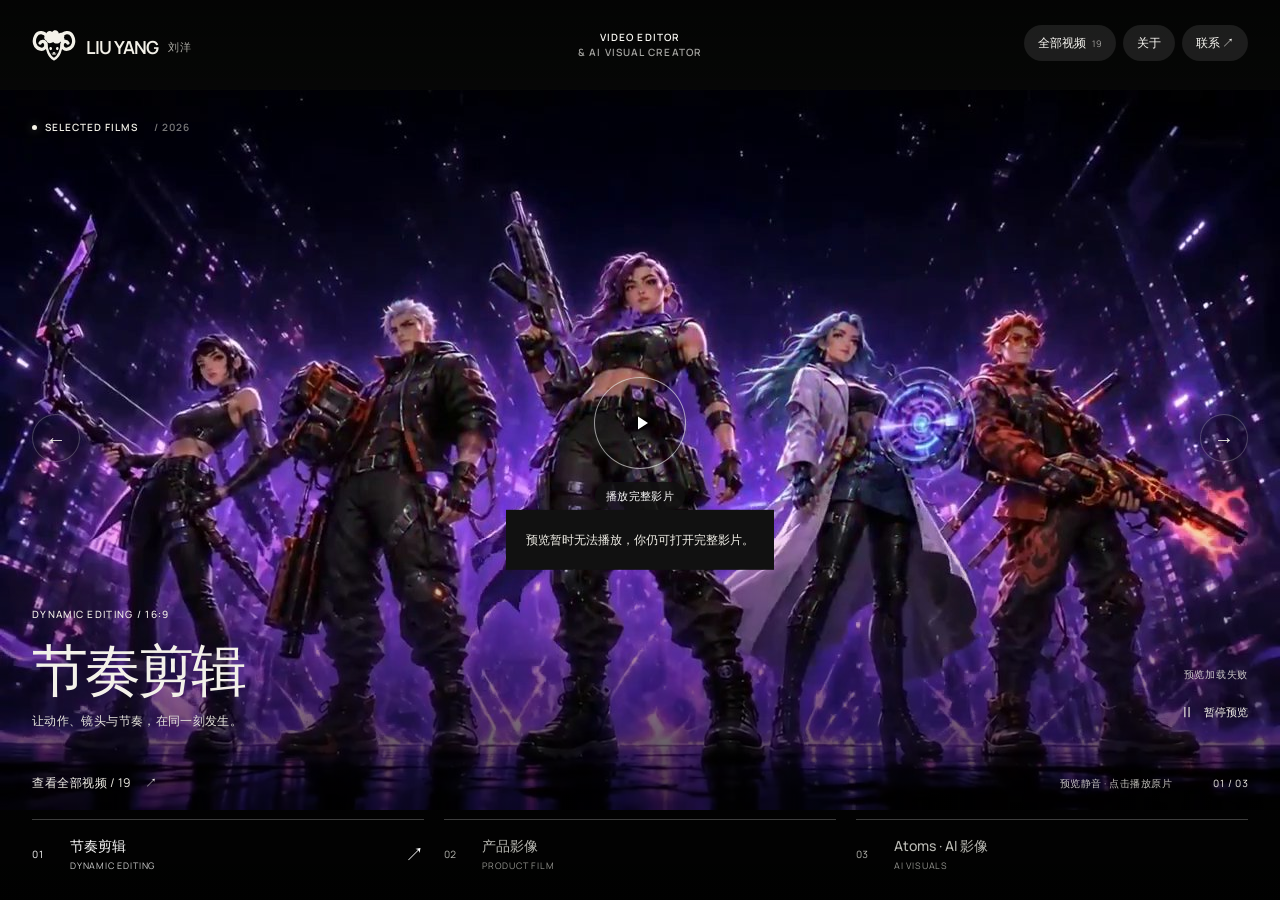
==== commit fb78094f: "Add KOL editing work and Meta ad production experience" ====
--- a/index.html
+++ b/index.html
@@ -1,7 +1,7 @@
 <!doctype html>
 <html lang="zh-CN"><head><meta charset="utf-8"><meta name="viewport" content="width=device-width,initial-scale=1"><meta name="theme-color" content="#080908"><title>刘洋 — 影像作品</title><meta name="description" content="刘洋的视频剪辑与 AI 影像作品集，收录产品广告、AI 漫剧与商业视觉作品。"><link rel="icon" href="brand/aries-favicon.svg?v=horn-2" type="image/svg+xml"><link rel="stylesheet" href="style.css"><link rel="stylesheet" href="about.css"><link rel="stylesheet" href="brand.css"></head>
 <body>
-<header class="masthead"><a class="identity brand-lockup" href="index.html" aria-label="刘洋，首页"><img class="brand-symbol" src="brand/aries-mark.svg?v=horn-2" alt="" width="44" height="38"><span class="brand-name">LIU YANG<small>刘洋</small></span></a><p class="profession">VIDEO EDITOR<br><span>& AI VISUAL CREATOR</span></p><nav aria-label="主导航"><a class="all-work-link" href="works.html">全部视频 <small>17</small></a><button data-open="about">关于</button><button data-open="contact">联系 <span aria-hidden="true">↗</span></button></nav></header>
+<header class="masthead"><a class="identity brand-lockup" href="index.html" aria-label="刘洋，首页"><img class="brand-symbol" src="brand/aries-mark.svg?v=horn-2" alt="" width="44" height="38"><span class="brand-name">LIU YANG<small>刘洋</small></span></a><p class="profession">VIDEO EDITOR<br><span>& AI VISUAL CREATOR</span></p><nav aria-label="主导航"><a class="all-work-link" href="works.html">全部视频 <small>19</small></a><button data-open="about">关于</button><button data-open="contact">联系 <span aria-hidden="true">↗</span></button></nav></header>
 <main class="cinema" id="cinema" aria-label="精选影像预览">
 <div class="film-stage" id="film-stage"><video class="film is-front" id="film-a" muted playsinline preload="metadata" aria-hidden="true"></video><video class="film" id="film-b" muted playsinline preload="none" aria-hidden="true"></video></div>
 <div class="shade" aria-hidden="true"></div><div class="portrait-type" aria-hidden="true"><span>IMAGES</span><i>in motion.</i></div>
@@ -9,7 +9,7 @@
 <button class="play-film" id="play-film" aria-label="播放完整作品"><svg viewBox="0 0 24 24" aria-hidden="true"><path d="M9 5.5 19 12 9 18.5Z"/></svg><span>播放完整影片</span></button>
 <button class="side-step previous" id="previous" aria-label="上一部作品">←</button><button class="side-step next" id="next" aria-label="下一部作品">→</button>
 <div class="caption"><div><p id="film-category" class="eyebrow">DYNAMIC EDITING / 16:9</p><h1 id="film-title">节奏剪辑</h1><p id="film-description">让动作、镜头与节奏，在同一刻发生。</p></div><div class="caption-right"><span id="duration-label">精选片段</span><button id="frame-toggle" aria-pressed="true" aria-label="切换为原始画幅" hidden>画幅：铺满 <span aria-hidden="true">↔</span></button><button id="pause-preview" aria-pressed="false" aria-label="暂停动态预览"><span id="pause-icon" aria-hidden="true">Ⅱ</span><span id="pause-label">暂停预览</span></button></div></div>
-<footer class="film-index"><div class="index-top"><a class="all-video-link" href="works.html">查看全部视频 / 17 <span aria-hidden="true">↗</span></a><span class="sound-note">预览静音 · 点击播放原片</span><span class="index-count" id="index-count">01 / 03</span></div><div class="project-tabs" role="group" aria-label="选择预览作品"><button data-project="0" aria-pressed="true"><span class="tab-rule"><i></i></span><small>01</small><strong>节奏剪辑</strong><em>DYNAMIC EDITING</em><span class="tab-arrow" aria-hidden="true">↗</span></button><button data-project="1" aria-pressed="false"><span class="tab-rule"><i></i></span><small>02</small><strong>产品影像</strong><em>PRODUCT FILM</em><span class="tab-arrow" aria-hidden="true">↗</span></button><button data-project="2" aria-pressed="false"><span class="tab-rule"><i></i></span><small>03</small><strong>Atoms · AI 影像</strong><em>AI VISUALS</em><span class="tab-arrow" aria-hidden="true">↗</span></button></div></footer>
+<footer class="film-index"><div class="index-top"><a class="all-video-link" href="works.html">查看全部视频 / 19 <span aria-hidden="true">↗</span></a><span class="sound-note">预览静音 · 点击播放原片</span><span class="index-count" id="index-count">01 / 03</span></div><div class="project-tabs" role="group" aria-label="选择预览作品"><button data-project="0" aria-pressed="true"><span class="tab-rule"><i></i></span><small>01</small><strong>节奏剪辑</strong><em>DYNAMIC EDITING</em><span class="tab-arrow" aria-hidden="true">↗</span></button><button data-project="1" aria-pressed="false"><span class="tab-rule"><i></i></span><small>02</small><strong>产品影像</strong><em>PRODUCT FILM</em><span class="tab-arrow" aria-hidden="true">↗</span></button><button data-project="2" aria-pressed="false"><span class="tab-rule"><i></i></span><small>03</small><strong>Atoms · AI 影像</strong><em>AI VISUALS</em><span class="tab-arrow" aria-hidden="true">↗</span></button></div></footer>
 <p class="sr-only" id="announcement" aria-live="polite"></p><div class="media-error" id="media-error" hidden>预览暂时无法播放，你仍可打开完整影片。</div>
 </main>
 <dialog class="panel works-panel" id="works-dialog" aria-labelledby="works-heading"><div class="panel-top"><span>LIU YANG / SELECTED FILMS</span><button class="close-panel" aria-label="关闭作品目录">关闭 ×</button></div><div class="works-head"><div><p class="eyebrow">A FEW SELECTED FRAMES</p><h2 id="works-heading">作品目录<span>03</span></h2></div><div class="view-toggle" role="group" aria-label="目录显示方式"><button data-view="list" aria-pressed="true">列表</button><button data-view="grid" aria-pressed="false">网格</button></div></div><div class="work-list" id="work-list"></div><p class="prototype-note">精选影像 · 点击顶部“全部视频”查看完整作品集。</p></dialog>
@@ -34,7 +34,7 @@
 <a class="profile-case" href="works.html?scope=visual"><div class="profile-case-media"><img src="./works/01-麦克风结构图.webp" alt="商业视觉与产品图作品" loading="lazy"><span aria-hidden="true">↗</span></div><p>商业视觉</p><h4>产品、场景与版式</h4><span>作品集还保留产品卖点图、电商海报、空间场景与 IP 形象等视觉实践。</span></a>
 </div></section>
 <section class="about-section" id="about-experience"><div class="about-section-heading"><p>EXPERIENCE & EDUCATION</p><h3>经历与学习</h3></div><div class="experience-list">
-<article><p>2026.09 至今</p><div><h4>厦门深度赋智科技有限公司</h4><span>视频剪辑师 / 深圳</span><p>参与 Atoms 面向海外用户的英文产品广告制作，结合 AI 人物、产品录屏和剪辑完成内容表达。</p></div></article>
+<article><p>2026.09 至今</p><div><h4>厦门深度赋智科技有限公司</h4><span>视频剪辑师 / 深圳</span><p>面向 Meta 等海外社媒制作英文短视频广告素材，涵盖脚本与分镜、产品录屏、KOL 混剪、字幕与剪辑包装。</p></div></article>
 <article><p>项目实践</p><div><h4>AI 漫剧制作</h4><span>资产、生成与后期</span><p>参与《爸爸的遗产是臭马桶》制作，项目共 50 集，负责其中 5 集。另有《成名后亲爹要我归宗，可我只认乞丐爹》第 38–40 集，以及《孤屋求生：从茅草屋到移动堡垒》第 38 集的制作实践。</p></div></article>
 <article><p>2026.06 至 2026.07</p><div><h4>巧匠 AI 漫剧创作营</h4><span>AI 漫剧制作训练</span><p>完成相关制作训练，2026 年 7 月 10 日结业。</p></div></article>
 <article><p>2022.09 至 2026.06</p><div><h4>湖南财政经济学院</h4><span>工程管理 / 本科</span></div></article>
